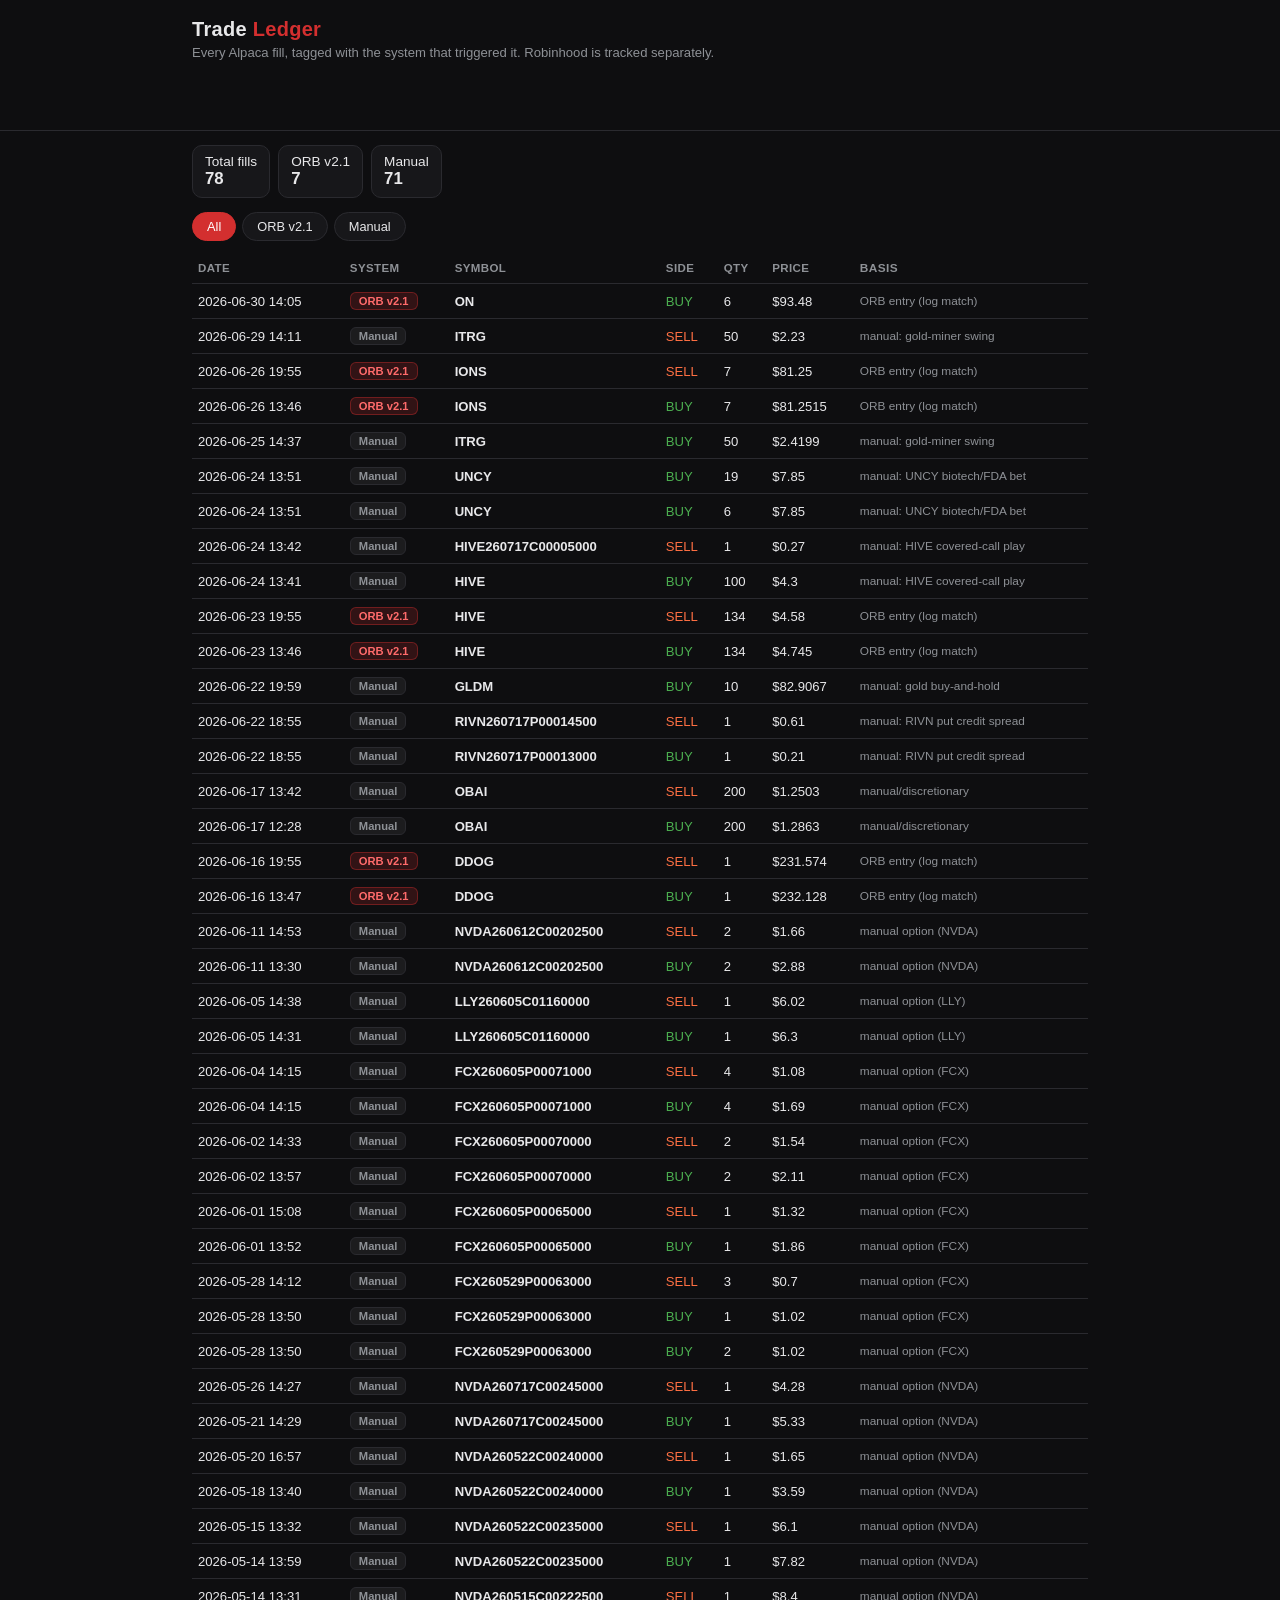
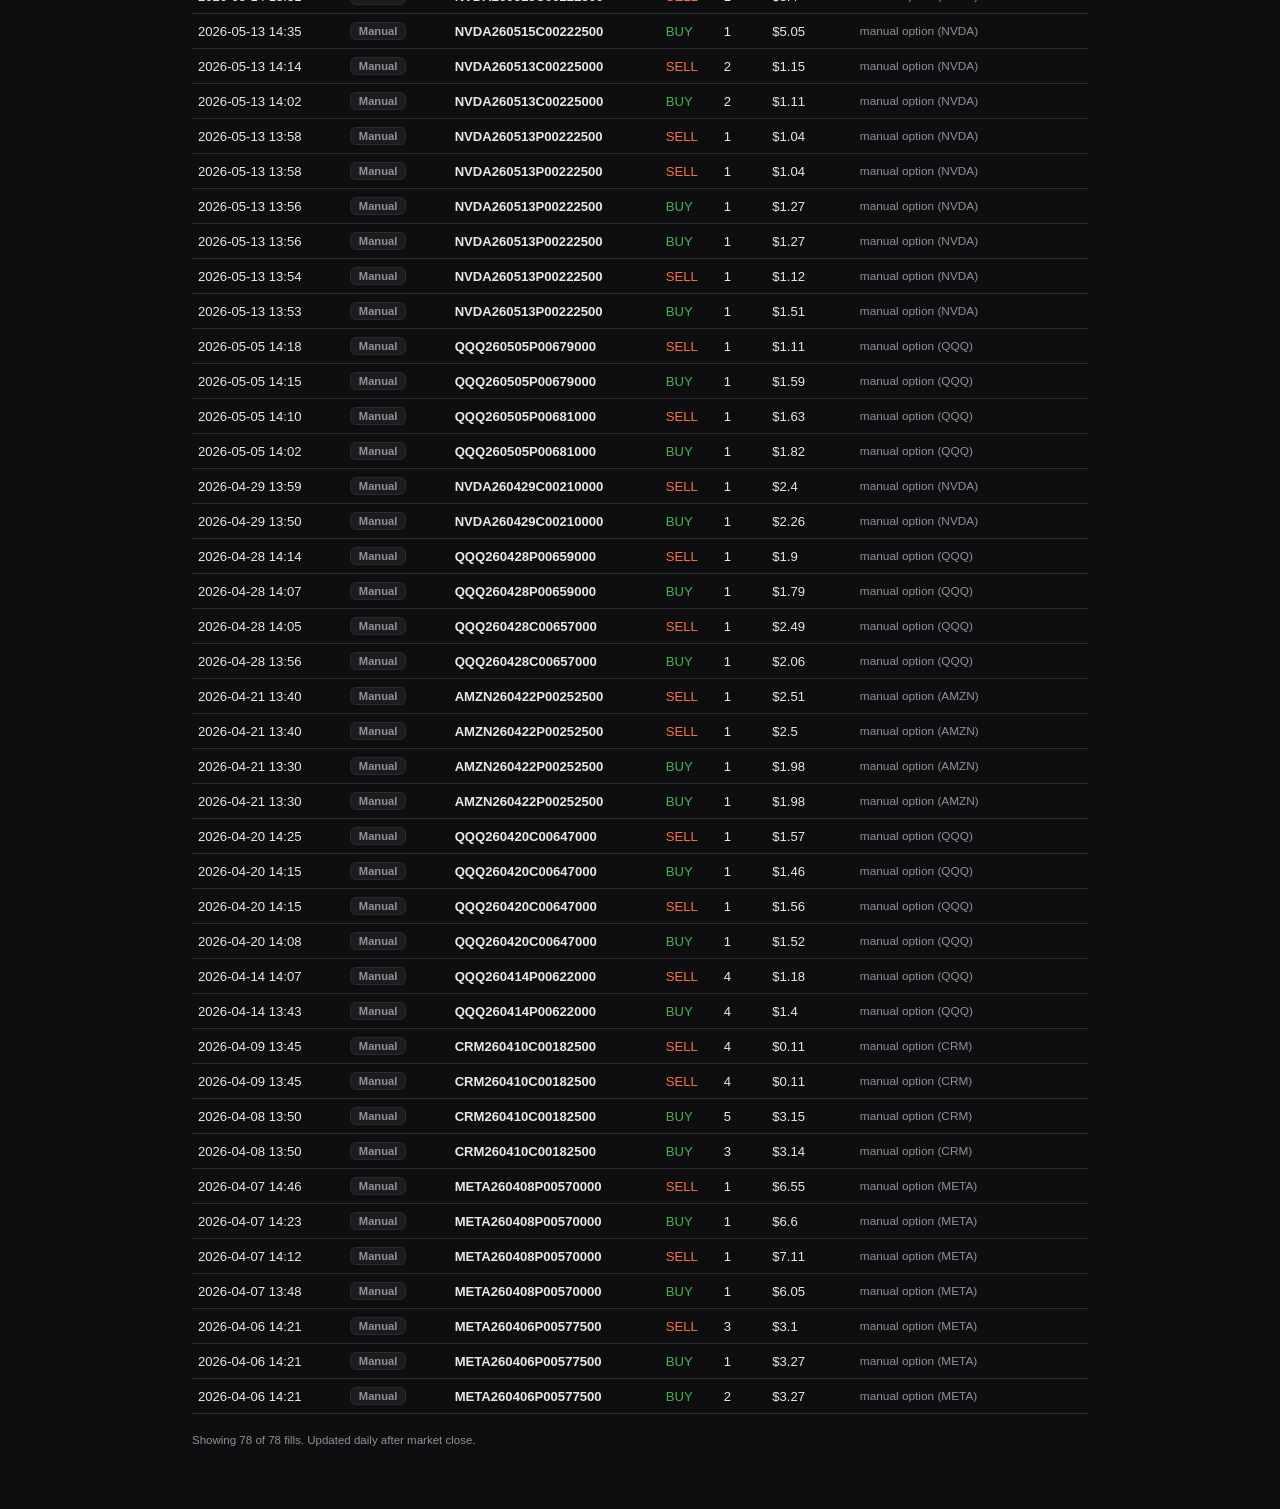
==== trades.html @ 6ecb9bf9 "Add trade ledger view (trades.html) + allTrades data" ====
<!DOCTYPE html>
<html lang="en">
<head>
<meta charset="utf-8"/>
<meta name="viewport" content="width=device-width, initial-scale=1"/>
<title>Trade Ledger — which system traded what</title>
<style>
  :root{ --red:#d32f2f; --silver:#8e9196; --bg:#0e0e10; --card:#17171a; --line:#2a2a2f; }
  *{box-sizing:border-box}
  body{margin:0;background:var(--bg);color:#e8e8ea;font-family:-apple-system,BlinkMacSystemFont,"Segoe UI",Roboto,Arial,sans-serif;-webkit-font-smoothing:antialiased}
  header{padding:18px 16px 10px;border-bottom:1px solid var(--line)}
  h1{margin:0;font-size:1.25rem;letter-spacing:.3px}
  h1 .accent{color:var(--red)}
  .sub{color:var(--silver);font-size:.82rem;margin-top:4px}
  .wrap{max-width:920px;margin:0 auto;padding:0 12px 60px}
  .summary{display:flex;gap:8px;flex-wrap:wrap;margin:14px 0}
  .chip{background:var(--card);border:1px solid var(--line);border-radius:10px;padding:8px 12px;font-size:.85rem}
  .chip b{font-size:1.05rem}
  .filters{display:flex;gap:6px;flex-wrap:wrap;margin:6px 0 12px}
  .filters button{background:var(--card);color:#e8e8ea;border:1px solid var(--line);border-radius:20px;padding:6px 14px;font-size:.8rem;cursor:pointer}
  .filters button.on{background:var(--red);border-color:var(--red);color:#fff}
  table{width:100%;border-collapse:collapse;font-size:.82rem}
  th,td{text-align:left;padding:8px 6px;border-bottom:1px solid var(--line);white-space:nowrap}
  th{color:var(--silver);font-weight:600;font-size:.72rem;text-transform:uppercase;letter-spacing:.4px}
  td.sym{font-weight:600}
  .buy{color:#4caf50}.sell{color:#ff7043}
  .tag{display:inline-block;padding:2px 8px;border-radius:6px;font-size:.7rem;font-weight:600}
  .tag.orb{background:rgba(211,47,47,.18);color:#ff6b6b;border:1px solid rgba(211,47,47,.4)}
  .tag.spread{background:rgba(142,145,150,.18);color:#cfd2d6;border:1px solid rgba(142,145,150,.4)}
  .tag.manual{background:rgba(255,255,255,.06);color:var(--silver);border:1px solid var(--line)}
  .basis{color:var(--silver);font-size:.74rem;white-space:normal}
  .foot{color:var(--silver);font-size:.72rem;margin-top:18px;line-height:1.5}
  a{color:var(--red)}
  @media(max-width:560px){ td.basis,th.basis{display:none} }
</style>
</head>
<body>
<header>
  <div class="wrap">
    <h1>Trade <span class="accent">Ledger</span></h1>
    <div class="sub">Every Alpaca fill, tagged with the system that triggered it. Robinhood is tracked separately.</div>
  </div>
</header>
<div class="wrap">
  <div class="summary" id="summary"></div>
  <div class="filters" id="filters"></div>
  <table>
    <thead><tr><th>Date</th><th>System</th><th>Symbol</th><th>Side</th><th>Qty</th><th>Price</th><th class="basis">Basis</th></tr></thead>
    <tbody id="rows"></tbody>
  </table>
  <div class="foot" id="foot"></div>
</div>
<script>
const TAGCLASS = t => t==='ORB v2.1' ? 'orb' : (t==='10-Spread bot' ? 'spread' : 'manual');
let TRADES=[], filter='All';
function render(){
  const rows=document.getElementById('rows'); rows.innerHTML='';
  const shown = filter==='All'?TRADES:TRADES.filter(t=>t.system===filter);
  for(const t of shown){
    const tr=document.createElement('tr');
    tr.innerHTML = `<td>${t.date.slice(0,16)}</td>`+
      `<td><span class="tag ${TAGCLASS(t.system)}">${t.system}</span></td>`+
      `<td class="sym">${t.symbol}</td>`+
      `<td class="${t.side}">${t.side.toUpperCase()}</td>`+
      `<td>${t.qty}</td><td>$${t.price}</td>`+
      `<td class="basis">${t.basis||''}</td>`;
    rows.appendChild(tr);
  }
  document.getElementById('foot').textContent =
    `Showing ${shown.length} of ${TRADES.length} fills. Updated daily after market close.`;
}
function build(){
  const counts={}; TRADES.forEach(t=>counts[t.system]=(counts[t.system]||0)+1);
  const sum=document.getElementById('summary'); sum.innerHTML='';
  sum.innerHTML += `<div class="chip">Total fills<br><b>${TRADES.length}</b></div>`;
  for(const s of Object.keys(counts)) sum.innerHTML += `<div class="chip">${s}<br><b>${counts[s]}</b></div>`;
  const f=document.getElementById('filters'); f.innerHTML='';
  ['All', ...Object.keys(counts)].forEach(name=>{
    const b=document.createElement('button'); b.textContent=name;
    if(name===filter) b.className='on';
    b.onclick=()=>{filter=name; build(); render();};
    f.appendChild(b);
  });
}
fetch('data.json',{cache:'no-cache'}).then(r=>r.json()).then(d=>{
  TRADES = d.allTrades || [];
  build(); render();
}).catch(e=>{ document.getElementById('rows').innerHTML='<tr><td colspan="7">Could not load data.json</td></tr>'; });
</script>
</body>
</html>
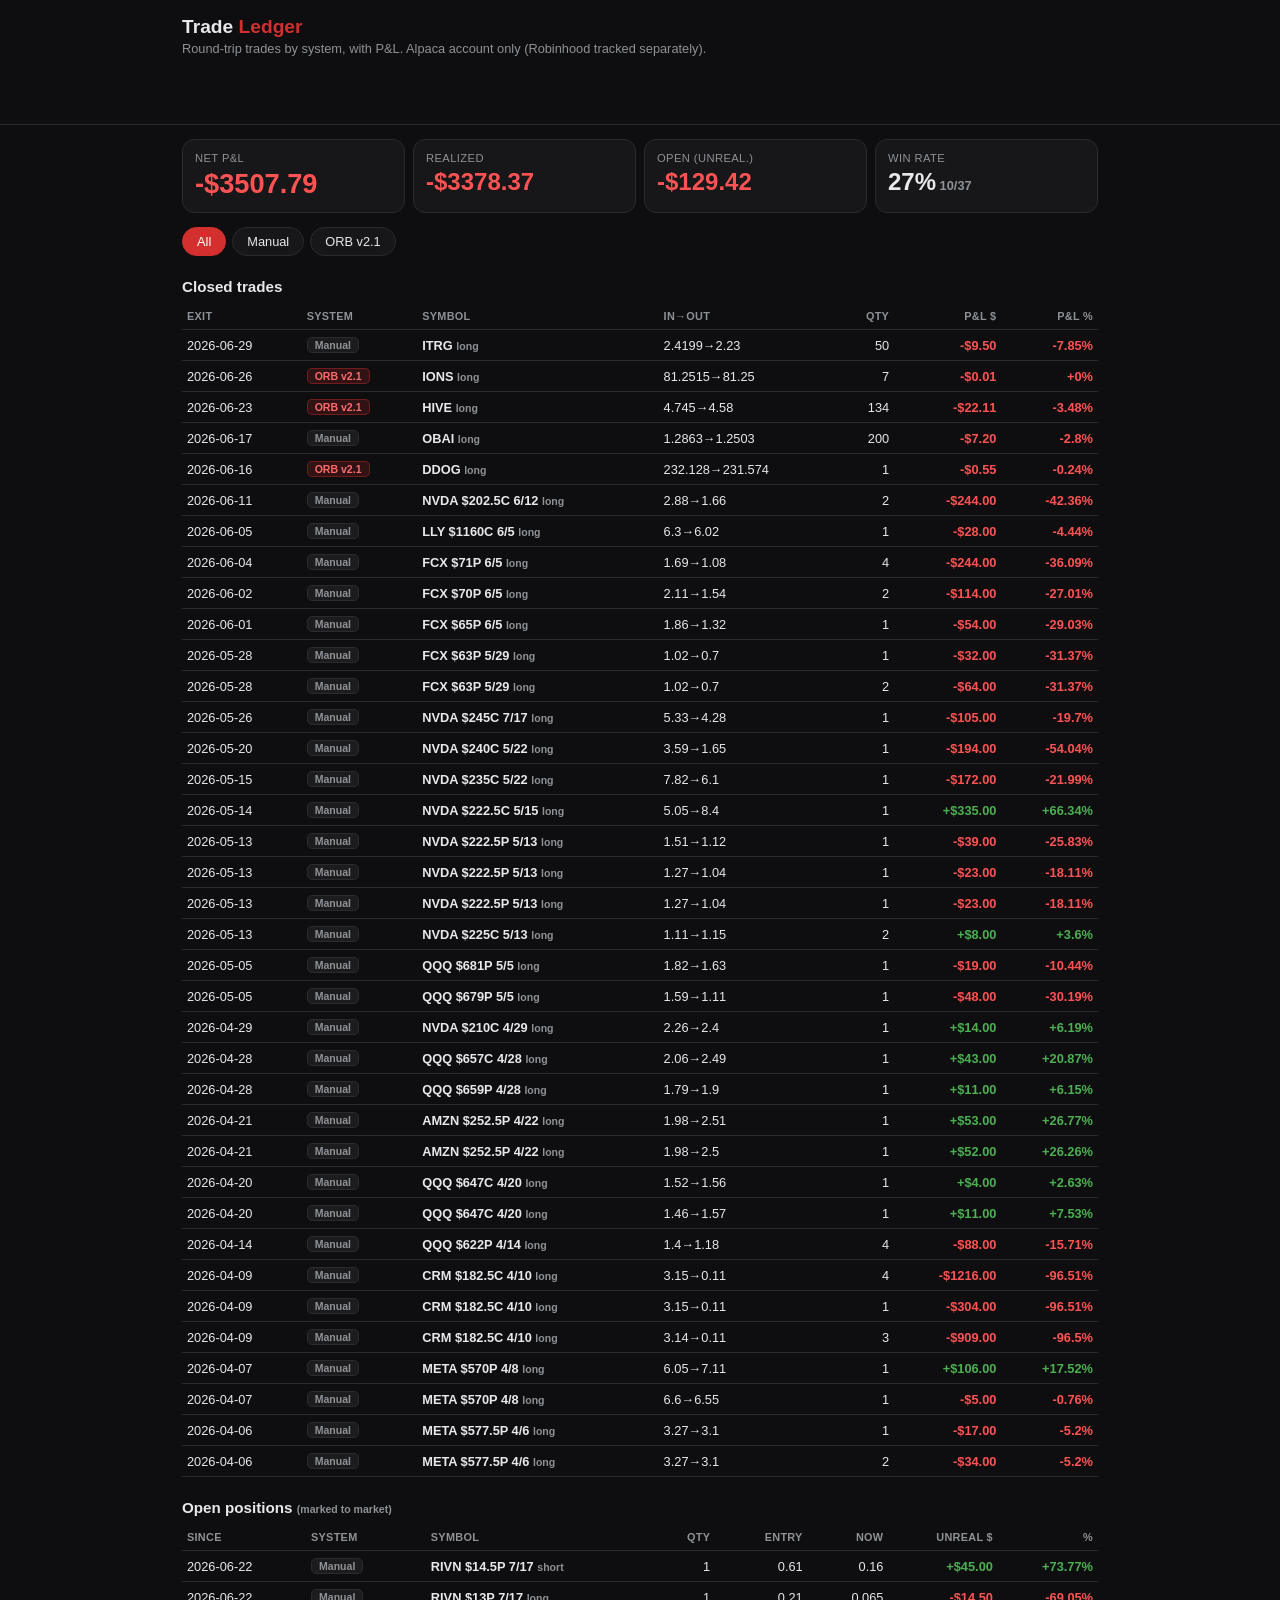
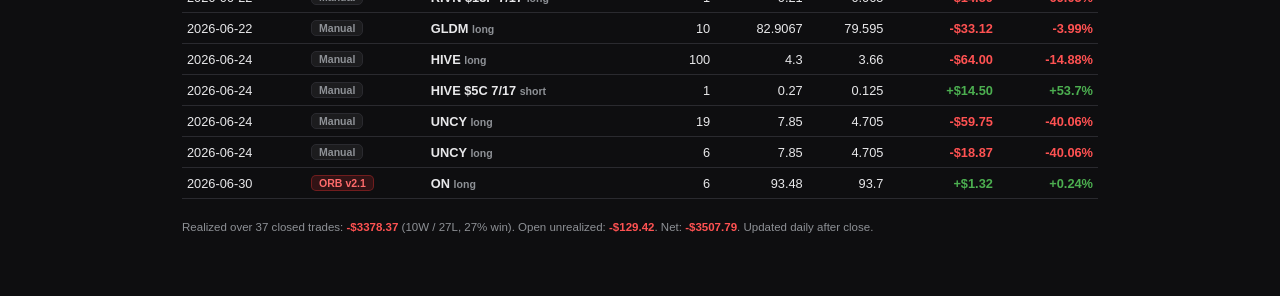
==== commit 79fb8496: "Trade ledger: round-trip P&L + totals" ====
--- a/trades.html
+++ b/trades.html
@@ -3,89 +3,121 @@
 <head>
 <meta charset="utf-8"/>
 <meta name="viewport" content="width=device-width, initial-scale=1"/>
-<title>Trade Ledger — which system traded what</title>
+<title>Trade Ledger — round-trip P&L by system</title>
 <style>
-  :root{ --red:#d32f2f; --silver:#8e9196; --bg:#0e0e10; --card:#17171a; --line:#2a2a2f; }
+  :root{ --red:#d32f2f; --silver:#8e9196; --bg:#0e0e10; --card:#17171a; --line:#2a2a2f; --green:#4caf50; --loss:#ff5252; }
   *{box-sizing:border-box}
   body{margin:0;background:var(--bg);color:#e8e8ea;font-family:-apple-system,BlinkMacSystemFont,"Segoe UI",Roboto,Arial,sans-serif;-webkit-font-smoothing:antialiased}
-  header{padding:18px 16px 10px;border-bottom:1px solid var(--line)}
-  h1{margin:0;font-size:1.25rem;letter-spacing:.3px}
-  h1 .accent{color:var(--red)}
-  .sub{color:var(--silver);font-size:.82rem;margin-top:4px}
-  .wrap{max-width:920px;margin:0 auto;padding:0 12px 60px}
-  .summary{display:flex;gap:8px;flex-wrap:wrap;margin:14px 0}
-  .chip{background:var(--card);border:1px solid var(--line);border-radius:10px;padding:8px 12px;font-size:.85rem}
-  .chip b{font-size:1.05rem}
-  .filters{display:flex;gap:6px;flex-wrap:wrap;margin:6px 0 12px}
+  header{padding:16px 16px 8px;border-bottom:1px solid var(--line)}
+  h1{margin:0;font-size:1.2rem}h1 .accent{color:var(--red)}
+  .sub{color:var(--silver);font-size:.8rem;margin-top:3px}
+  .wrap{max-width:940px;margin:0 auto;padding:0 12px 60px}
+  .cards{display:grid;grid-template-columns:repeat(4,1fr);gap:8px;margin:14px 0}
+  @media(max-width:560px){.cards{grid-template-columns:repeat(2,1fr)}}
+  .card{background:var(--card);border:1px solid var(--line);border-radius:12px;padding:12px}
+  .card .lbl{color:var(--silver);font-size:.7rem;text-transform:uppercase;letter-spacing:.4px}
+  .card .val{font-size:1.5rem;font-weight:700;margin-top:4px}
+  .card .val.big{font-size:1.7rem}
+  h2{font-size:.95rem;margin:22px 0 8px;color:#e8e8ea}
+  .filters{display:flex;gap:6px;flex-wrap:wrap;margin:6px 0 10px}
   .filters button{background:var(--card);color:#e8e8ea;border:1px solid var(--line);border-radius:20px;padding:6px 14px;font-size:.8rem;cursor:pointer}
   .filters button.on{background:var(--red);border-color:var(--red);color:#fff}
-  table{width:100%;border-collapse:collapse;font-size:.82rem}
-  th,td{text-align:left;padding:8px 6px;border-bottom:1px solid var(--line);white-space:nowrap}
-  th{color:var(--silver);font-weight:600;font-size:.72rem;text-transform:uppercase;letter-spacing:.4px}
+  table{width:100%;border-collapse:collapse;font-size:.8rem}
+  th,td{text-align:left;padding:7px 5px;border-bottom:1px solid var(--line);white-space:nowrap}
+  th{color:var(--silver);font-weight:600;font-size:.68rem;text-transform:uppercase;letter-spacing:.3px}
   td.sym{font-weight:600}
-  .buy{color:#4caf50}.sell{color:#ff7043}
-  .tag{display:inline-block;padding:2px 8px;border-radius:6px;font-size:.7rem;font-weight:600}
+  td.r,th.r{text-align:right}
+  .gain{color:var(--green);font-weight:600}.lose{color:var(--loss);font-weight:600}
+  .tag{display:inline-block;padding:1px 7px;border-radius:5px;font-size:.66rem;font-weight:600}
   .tag.orb{background:rgba(211,47,47,.18);color:#ff6b6b;border:1px solid rgba(211,47,47,.4)}
   .tag.spread{background:rgba(142,145,150,.18);color:#cfd2d6;border:1px solid rgba(142,145,150,.4)}
   .tag.manual{background:rgba(255,255,255,.06);color:var(--silver);border:1px solid var(--line)}
-  .basis{color:var(--silver);font-size:.74rem;white-space:normal}
-  .foot{color:var(--silver);font-size:.72rem;margin-top:18px;line-height:1.5}
+  .dir{font-size:.66rem;color:var(--silver)}
+  .foot{color:var(--silver);font-size:.72rem;margin-top:20px;line-height:1.5}
   a{color:var(--red)}
-  @media(max-width:560px){ td.basis,th.basis{display:none} }
 </style>
 </head>
 <body>
-<header>
-  <div class="wrap">
-    <h1>Trade <span class="accent">Ledger</span></h1>
-    <div class="sub">Every Alpaca fill, tagged with the system that triggered it. Robinhood is tracked separately.</div>
-  </div>
-</header>
+<header><div class="wrap">
+  <h1>Trade <span class="accent">Ledger</span></h1>
+  <div class="sub">Round-trip trades by system, with P&amp;L. Alpaca account only (Robinhood tracked separately).</div>
+</div></header>
 <div class="wrap">
-  <div class="summary" id="summary"></div>
+  <div class="cards" id="cards"></div>
   <div class="filters" id="filters"></div>
-  <table>
-    <thead><tr><th>Date</th><th>System</th><th>Symbol</th><th>Side</th><th>Qty</th><th>Price</th><th class="basis">Basis</th></tr></thead>
-    <tbody id="rows"></tbody>
-  </table>
+
+  <h2>Closed trades</h2>
+  <table><thead><tr>
+    <th>Exit</th><th>System</th><th>Symbol</th><th>In&rarr;Out</th><th class="r">Qty</th><th class="r">P&amp;L $</th><th class="r">P&amp;L %</th>
+  </tr></thead><tbody id="closed"></tbody></table>
+
+  <h2>Open positions <span class="dir">(marked to market)</span></h2>
+  <table><thead><tr>
+    <th>Since</th><th>System</th><th>Symbol</th><th class="r">Qty</th><th class="r">Entry</th><th class="r">Now</th><th class="r">Unreal $</th><th class="r">%</th>
+  </tr></thead><tbody id="open"></tbody></table>
+
   <div class="foot" id="foot"></div>
 </div>
 <script>
-const TAGCLASS = t => t==='ORB v2.1' ? 'orb' : (t==='10-Spread bot' ? 'spread' : 'manual');
-let TRADES=[], filter='All';
+const TC = t => t==='ORB v2.1'?'orb':(t==='10-Spread bot'?'spread':'manual');
+const money = v => (v>=0?'+$':'-$')+Math.abs(v).toFixed(2);
+const cls = v => v>=0?'gain':'lose';
+// prettify OCC option symbols: NVDA260515C00222500 -> NVDA $222.5C 5/15
+function fmtSym(s){
+  const m = s.match(/^([A-Z]+)(\d{2})(\d{2})(\d{2})([CP])(\d{8})$/);
+  if(!m) return s;
+  const strike = parseInt(m[6])/1000;
+  return `${m[1]} $${strike}${m[5]} ${parseInt(m[3])}/${parseInt(m[4])}`;
+}
+let DATA=null, filter='All';
+function pass(sys){ return filter==='All' || sys===filter; }
 function render(){
-  const rows=document.getElementById('rows'); rows.innerHTML='';
-  const shown = filter==='All'?TRADES:TRADES.filter(t=>t.system===filter);
-  for(const t of shown){
-    const tr=document.createElement('tr');
-    tr.innerHTML = `<td>${t.date.slice(0,16)}</td>`+
-      `<td><span class="tag ${TAGCLASS(t.system)}">${t.system}</span></td>`+
-      `<td class="sym">${t.symbol}</td>`+
-      `<td class="${t.side}">${t.side.toUpperCase()}</td>`+
-      `<td>${t.qty}</td><td>$${t.price}</td>`+
-      `<td class="basis">${t.basis||''}</td>`;
-    rows.appendChild(tr);
+  const R=DATA.tradesRollup;
+  const cb=document.getElementById('closed'); cb.innerHTML='';
+  for(const t of R.closed){ if(!pass(t.system))continue;
+    cb.innerHTML += `<tr><td>${t.exit_date}</td>`+
+      `<td><span class="tag ${TC(t.system)}">${t.system}</span></td>`+
+      `<td class="sym">${fmtSym(t.symbol)} <span class="dir">${t.dir}</span></td>`+
+      `<td>${t.entry_price}&rarr;${t.exit_price}</td>`+
+      `<td class="r">${t.qty}</td>`+
+      `<td class="r ${cls(t.pnl)}">${money(t.pnl)}</td>`+
+      `<td class="r ${cls(t.pnl)}">${t.pct>=0?'+':''}${t.pct}%</td></tr>`;
   }
-  document.getElementById('foot').textContent =
-    `Showing ${shown.length} of ${TRADES.length} fills. Updated daily after market close.`;
+  const ob=document.getElementById('open'); ob.innerHTML='';
+  for(const o of R.open){ if(!pass(o.system))continue;
+    const u=o.unreal;
+    ob.innerHTML += `<tr><td>${o.entry_date}</td>`+
+      `<td><span class="tag ${TC(o.system)}">${o.system}</span></td>`+
+      `<td class="sym">${fmtSym(o.symbol)} <span class="dir">${o.dir}</span></td>`+
+      `<td class="r">${o.qty}</td><td class="r">${o.entry_price}</td>`+
+      `<td class="r">${o.current??'-'}</td>`+
+      `<td class="r ${u==null?'':cls(u)}">${u==null?'-':money(u)}</td>`+
+      `<td class="r ${u==null?'':cls(u)}">${o.unreal_pct==null?'-':(o.unreal_pct>=0?'+':'')+o.unreal_pct+'%'}</td></tr>`;
+  }
+  document.getElementById('foot').innerHTML =
+    `Realized over ${R.totals.closed_count} closed trades: <b class="${cls(R.totals.realized_pnl)}">${money(R.totals.realized_pnl)}</b> `+
+    `(${R.totals.wins}W / ${R.totals.losses}L, ${R.totals.win_rate}% win). `+
+    `Open unrealized: <b class="${cls(R.totals.unrealized_pnl)}">${money(R.totals.unrealized_pnl)}</b>. `+
+    `Net: <b class="${cls(R.totals.net_pnl)}">${money(R.totals.net_pnl)}</b>. Updated daily after close.`;
 }
-function build(){
-  const counts={}; TRADES.forEach(t=>counts[t.system]=(counts[t.system]||0)+1);
-  const sum=document.getElementById('summary'); sum.innerHTML='';
-  sum.innerHTML += `<div class="chip">Total fills<br><b>${TRADES.length}</b></div>`;
-  for(const s of Object.keys(counts)) sum.innerHTML += `<div class="chip">${s}<br><b>${counts[s]}</b></div>`;
+function cards(){
+  const T=DATA.tradesRollup.totals;
+  document.getElementById('cards').innerHTML =
+    `<div class="card"><div class="lbl">Net P&L</div><div class="val big ${cls(T.net_pnl)}">${money(T.net_pnl)}</div></div>`+
+    `<div class="card"><div class="lbl">Realized</div><div class="val ${cls(T.realized_pnl)}">${money(T.realized_pnl)}</div></div>`+
+    `<div class="card"><div class="lbl">Open (unreal.)</div><div class="val ${cls(T.unrealized_pnl)}">${money(T.unrealized_pnl)}</div></div>`+
+    `<div class="card"><div class="lbl">Win rate</div><div class="val">${T.win_rate}%<span style="font-size:.8rem;color:var(--silver)"> ${T.wins}/${T.closed_count}</span></div></div>`;
+}
+function buildFilters(){
+  const sys = new Set(); DATA.tradesRollup.closed.forEach(t=>sys.add(t.system)); DATA.tradesRollup.open.forEach(t=>sys.add(t.system));
   const f=document.getElementById('filters'); f.innerHTML='';
-  ['All', ...Object.keys(counts)].forEach(name=>{
-    const b=document.createElement('button'); b.textContent=name;
-    if(name===filter) b.className='on';
-    b.onclick=()=>{filter=name; build(); render();};
-    f.appendChild(b);
-  });
+  ['All',...sys].forEach(n=>{ const b=document.createElement('button'); b.textContent=n; if(n===filter)b.className='on';
+    b.onclick=()=>{filter=n; buildFilters(); render();}; f.appendChild(b); });
 }
 fetch('data.json',{cache:'no-cache'}).then(r=>r.json()).then(d=>{
-  TRADES = d.allTrades || [];
-  build(); render();
-}).catch(e=>{ document.getElementById('rows').innerHTML='<tr><td colspan="7">Could not load data.json</td></tr>'; });
+  DATA=d; if(!d.tradesRollup){document.getElementById('foot').textContent='No rollup data yet.';return;}
+  cards(); buildFilters(); render();
+}).catch(e=>{ document.getElementById('foot').textContent='Could not load data.json'; });
 </script>
 </body>
 </html>
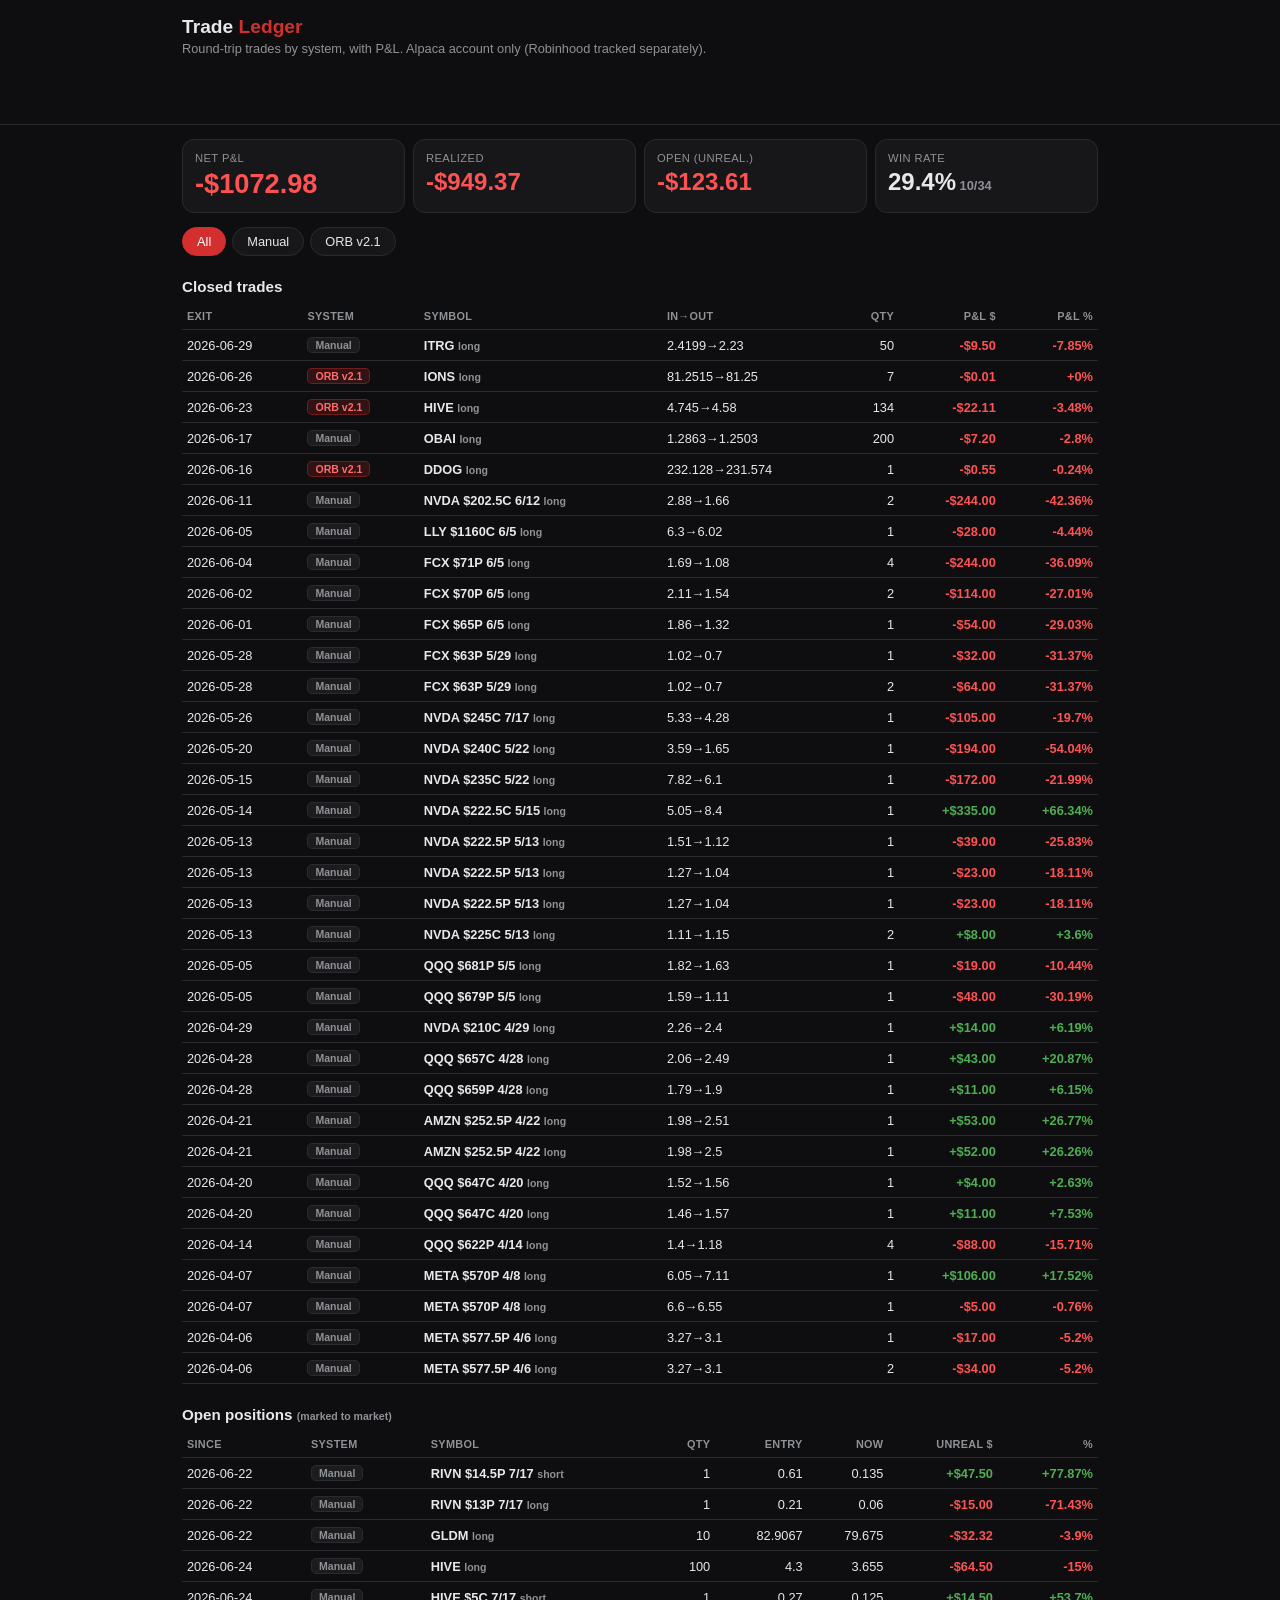
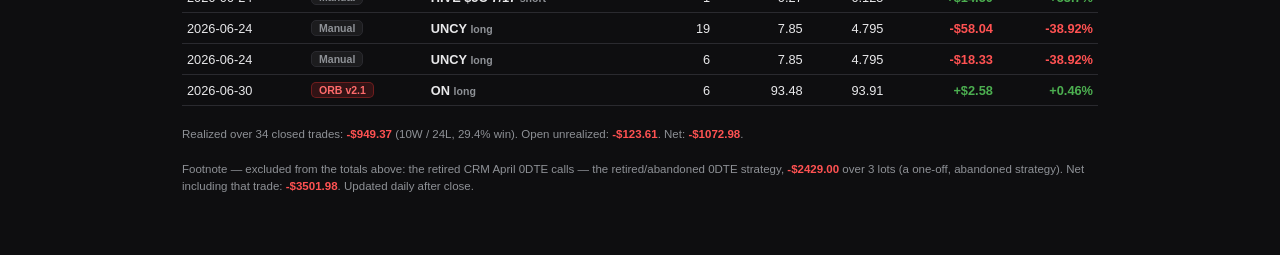
==== commit 014406ac: "Ledger: separate retired CRM 0DTE trade into footnote" ====
--- a/trades.html
+++ b/trades.html
@@ -94,11 +94,18 @@
       `<td class="r ${u==null?'':cls(u)}">${u==null?'-':money(u)}</td>`+
       `<td class="r ${u==null?'':cls(u)}">${o.unreal_pct==null?'-':(o.unreal_pct>=0?'+':'')+o.unreal_pct+'%'}</td></tr>`;
   }
-  document.getElementById('foot').innerHTML =
-    `Realized over ${R.totals.closed_count} closed trades: <b class="${cls(R.totals.realized_pnl)}">${money(R.totals.realized_pnl)}</b> `+
-    `(${R.totals.wins}W / ${R.totals.losses}L, ${R.totals.win_rate}% win). `+
-    `Open unrealized: <b class="${cls(R.totals.unrealized_pnl)}">${money(R.totals.unrealized_pnl)}</b>. `+
-    `Net: <b class="${cls(R.totals.net_pnl)}">${money(R.totals.net_pnl)}</b>. Updated daily after close.`;
+  const T=R.totals;
+  let foot = `Realized over ${T.closed_count} closed trades: <b class="${cls(T.realized_pnl)}">${money(T.realized_pnl)}</b> `+
+    `(${T.wins}W / ${T.losses}L, ${T.win_rate}% win). `+
+    `Open unrealized: <b class="${cls(T.unrealized_pnl)}">${money(T.unrealized_pnl)}</b>. `+
+    `Net: <b class="${cls(T.net_pnl)}">${money(T.net_pnl)}</b>.`;
+  if(T.excluded_count){
+    foot += `<br><br><span style="color:var(--silver)">Footnote — excluded from the totals above: the retired ${T.excluded_note}, `+
+      `<b class="${cls(T.excluded_pnl)}">${money(T.excluded_pnl)}</b> over ${T.excluded_count} lots (a one-off, abandoned strategy). `+
+      `Net including that trade: <b class="${cls(T.net_incl_excluded)}">${money(T.net_incl_excluded)}</b>.</span>`;
+  }
+  foot += ` <span style="color:var(--silver)">Updated daily after close.</span>`;
+  document.getElementById('foot').innerHTML = foot;
 }
 function cards(){
   const T=DATA.tradesRollup.totals;
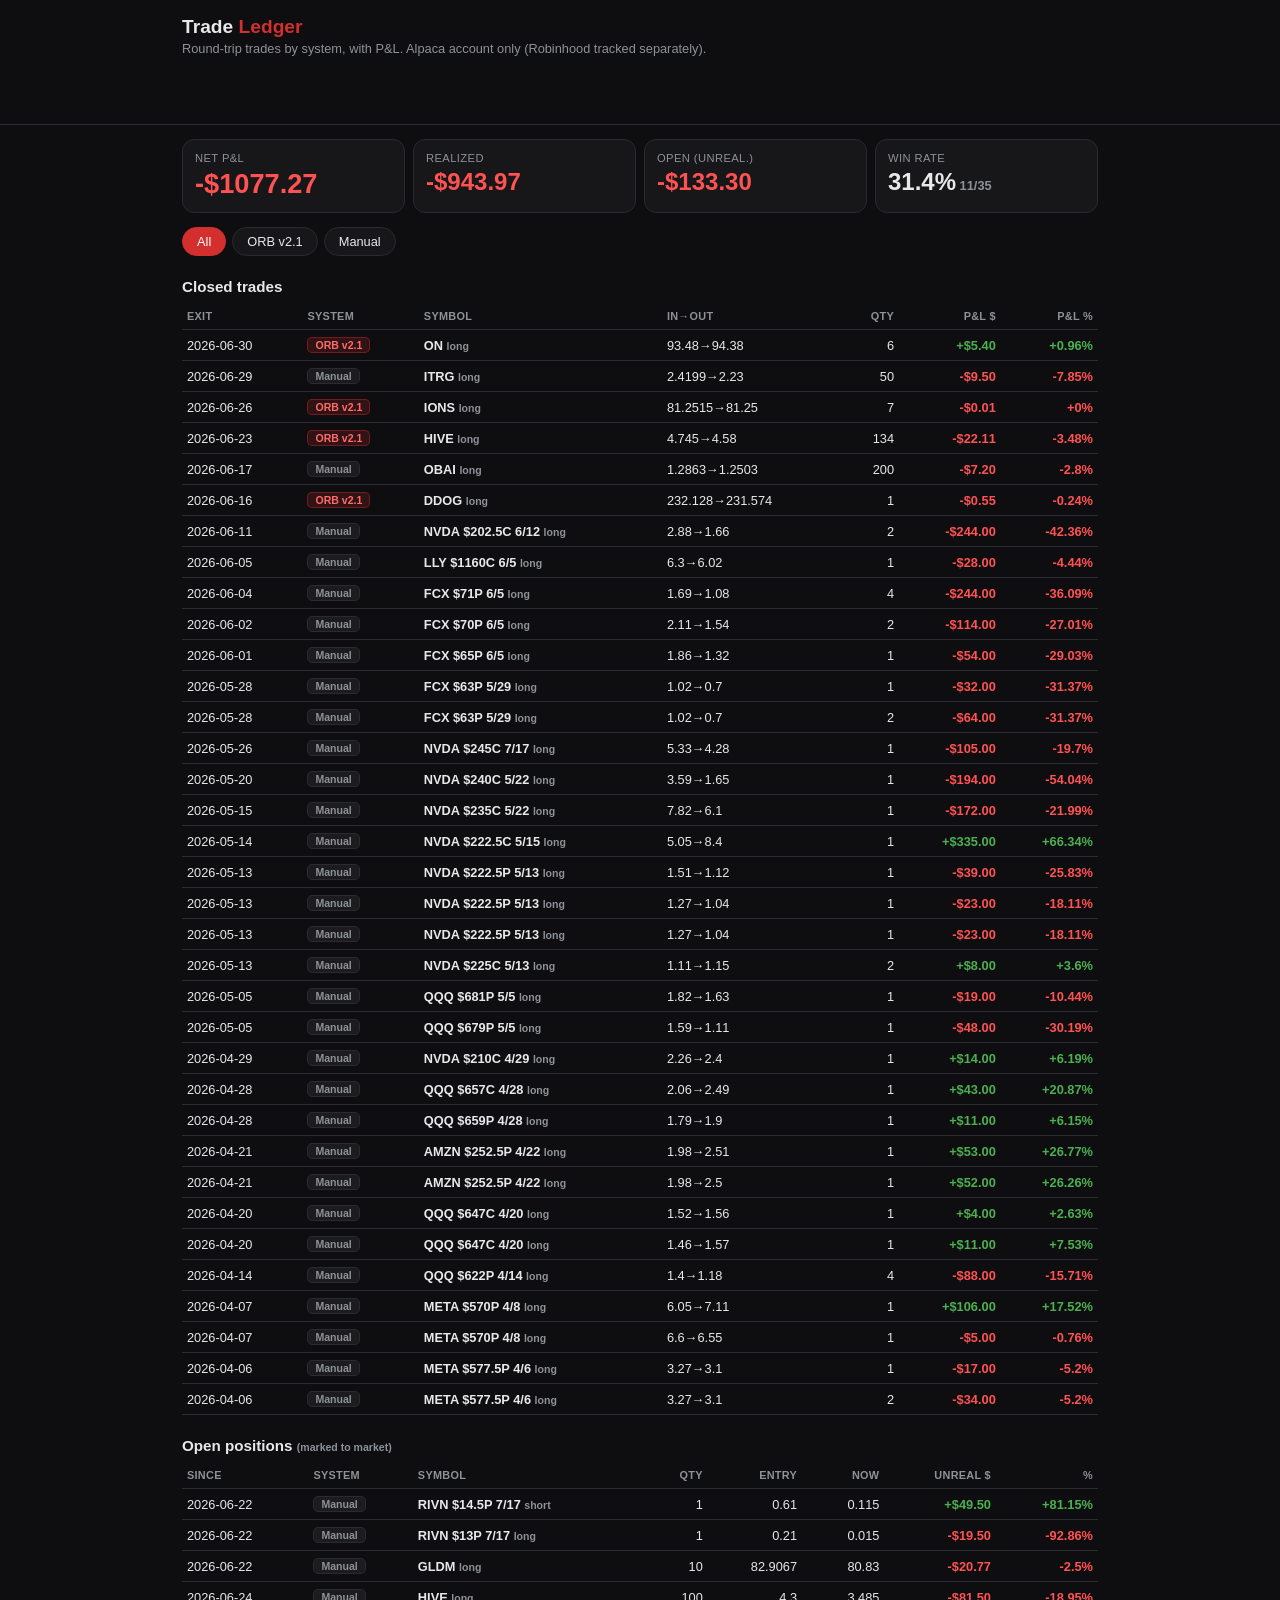
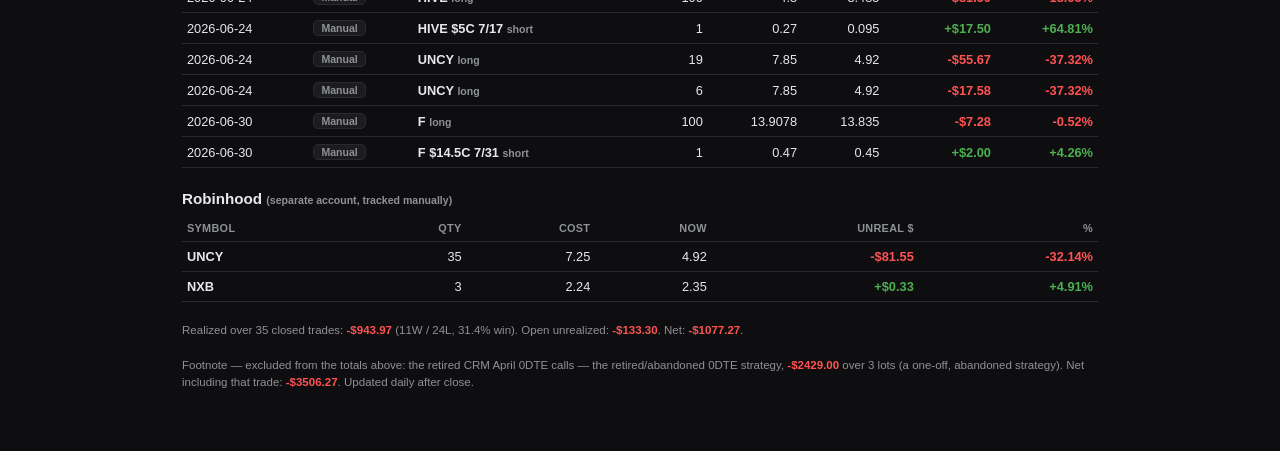
==== commit 3f2acb73: "Ledger: add Robinhood holdings section (NXB, UNCY) with live prices" ====
--- a/trades.html
+++ b/trades.html
@@ -56,6 +56,11 @@
     <th>Since</th><th>System</th><th>Symbol</th><th class="r">Qty</th><th class="r">Entry</th><th class="r">Now</th><th class="r">Unreal $</th><th class="r">%</th>
   </tr></thead><tbody id="open"></tbody></table>
 
+  <h2>Robinhood <span class="dir">(separate account, tracked manually)</span></h2>
+  <table><thead><tr>
+    <th>Symbol</th><th class="r">Qty</th><th class="r">Cost</th><th class="r">Now</th><th class="r">Unreal $</th><th class="r">%</th>
+  </tr></thead><tbody id="robinhood"></tbody></table>
+
   <div class="foot" id="foot"></div>
 </div>
 <script>
@@ -94,6 +99,15 @@
       `<td class="r ${u==null?'':cls(u)}">${u==null?'-':money(u)}</td>`+
       `<td class="r ${u==null?'':cls(u)}">${o.unreal_pct==null?'-':(o.unreal_pct>=0?'+':'')+o.unreal_pct+'%'}</td></tr>`;
   }
+  const rb=document.getElementById('robinhood'); rb.innerHTML='';
+  for(const h of (DATA.robinhoodHoldings||[])){
+    const u=h.unreal;
+    rb.innerHTML += `<tr><td class="sym">${h.symbol}</td>`+
+      `<td class="r">${h.qty}</td><td class="r">${h.cost}</td>`+
+      `<td class="r">${h.current==null?'-':h.current}</td>`+
+      `<td class="r ${u==null?'':cls(u)}">${u==null?'-':money(u)}</td>`+
+      `<td class="r ${u==null?'':cls(u)}">${h.unreal_pct==null?'-':(h.unreal_pct>=0?'+':'')+h.unreal_pct+'%'}</td></tr>`;
+  }
   const T=R.totals;
   let foot = `Realized over ${T.closed_count} closed trades: <b class="${cls(T.realized_pnl)}">${money(T.realized_pnl)}</b> `+
     `(${T.wins}W / ${T.losses}L, ${T.win_rate}% win). `+
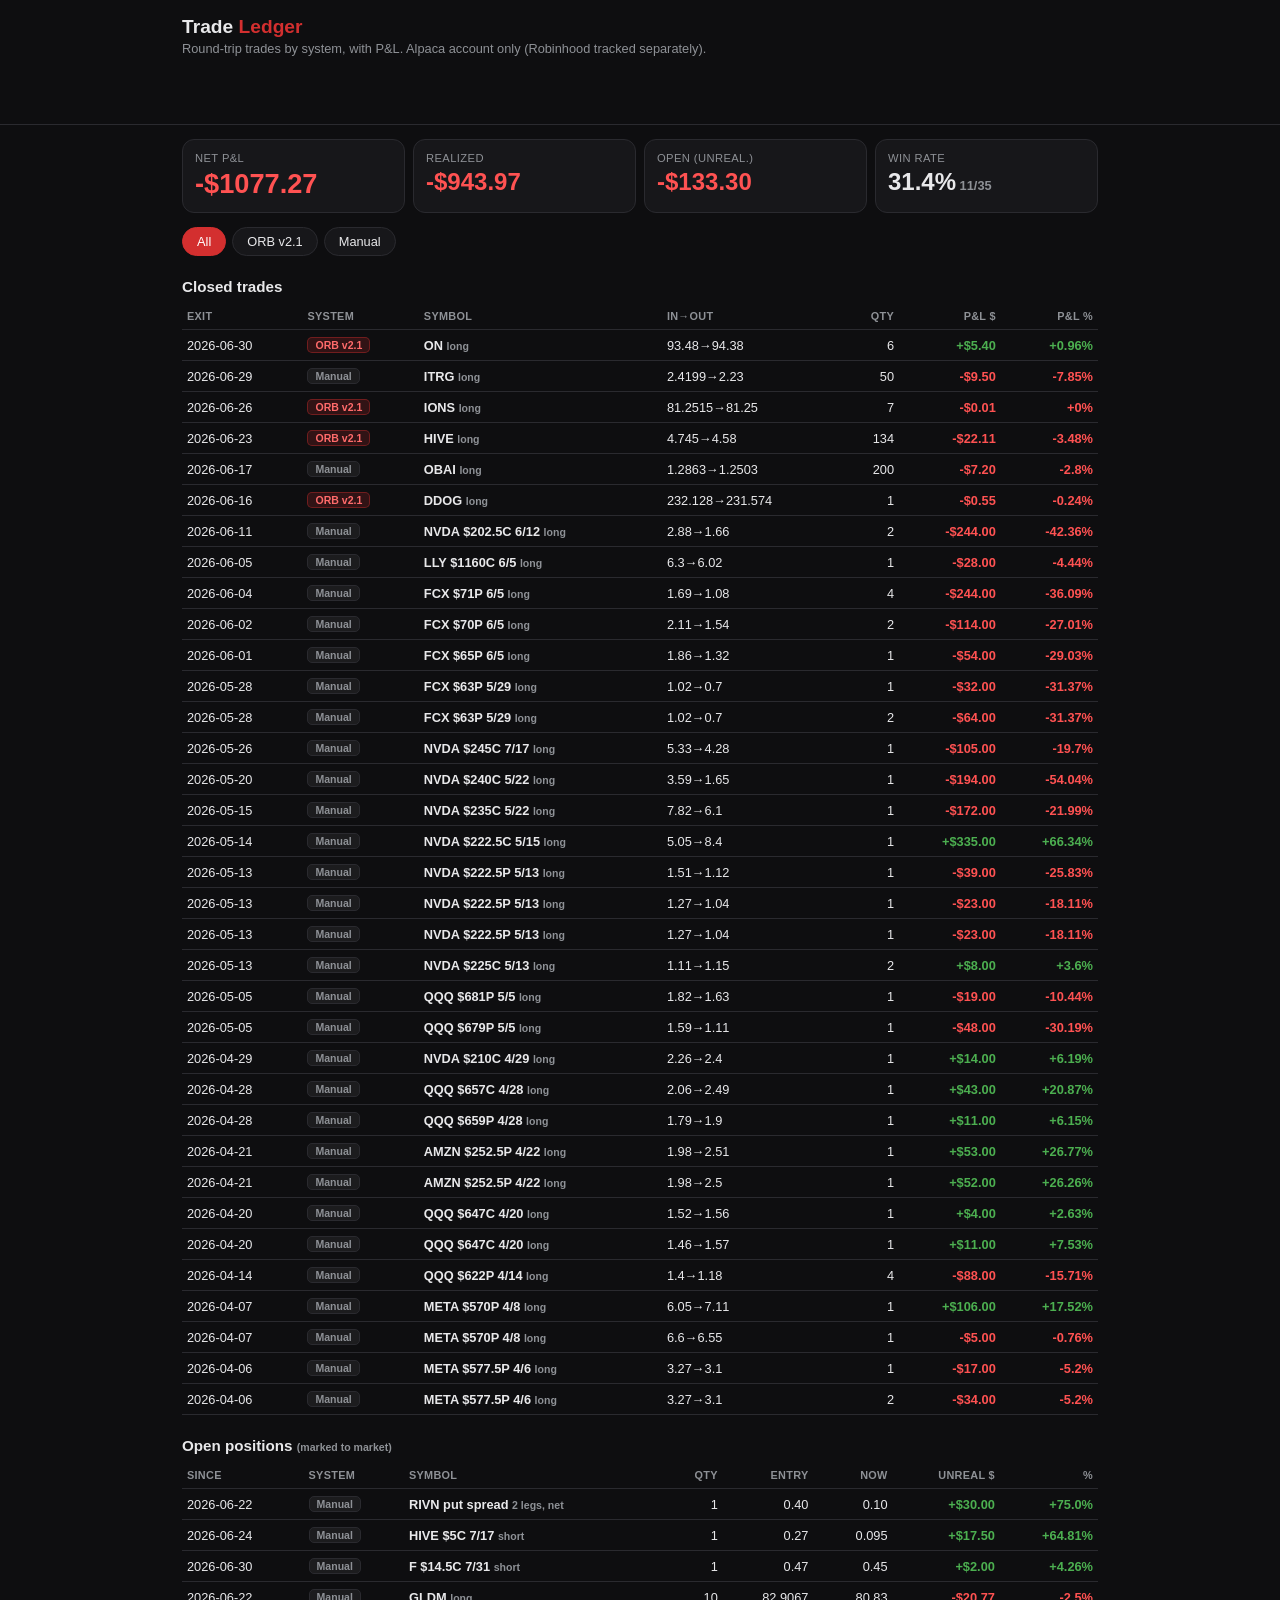
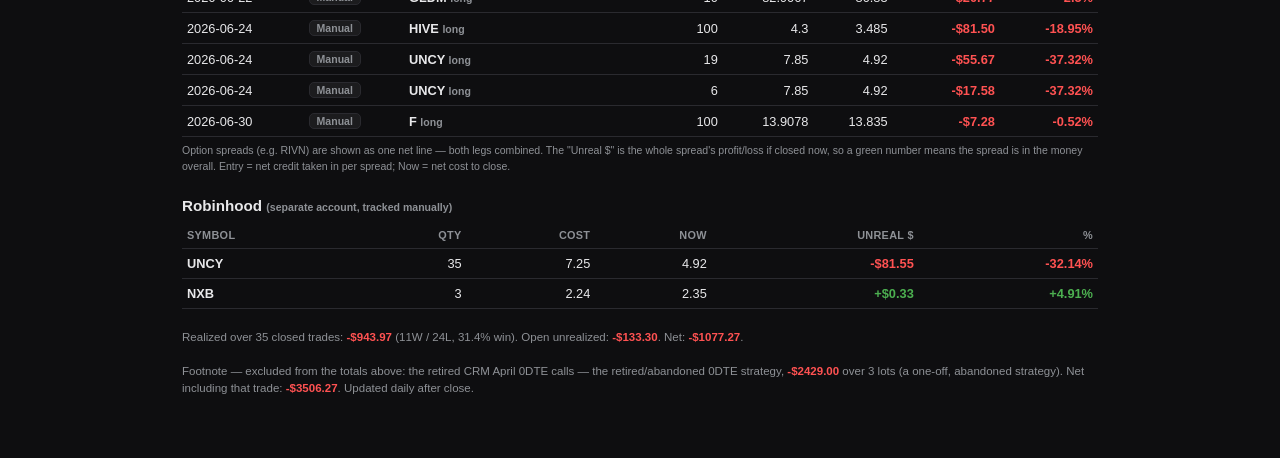
==== commit a05dd807: "Show option spreads as one net line on ledger (RIVN groups its 2 legs)" ====
--- a/trades.html
+++ b/trades.html
@@ -55,6 +55,7 @@
   <table><thead><tr>
     <th>Since</th><th>System</th><th>Symbol</th><th class="r">Qty</th><th class="r">Entry</th><th class="r">Now</th><th class="r">Unreal $</th><th class="r">%</th>
   </tr></thead><tbody id="open"></tbody></table>
+  <div class="dir" style="margin-top:6px;line-height:1.5">Option spreads (e.g. RIVN) are shown as one net line — both legs combined. The "Unreal $" is the whole spread's profit/loss if closed now, so a green number means the spread is in the money overall. Entry = net credit taken in per spread; Now = net cost to close.</div>
 
   <h2>Robinhood <span class="dir">(separate account, tracked manually)</span></h2>
   <table><thead><tr>
@@ -89,16 +90,47 @@
       `<td class="r ${cls(t.pnl)}">${t.pct>=0?'+':''}${t.pct}%</td></tr>`;
   }
   const ob=document.getElementById('open'); ob.innerHTML='';
+  // Group option legs by underlying so a multi-leg spread (e.g. RIVN) shows as ONE net line
+  // instead of two confusing separate legs (one of which can look like a loss on its own).
+  const occUnder = s => { const m=s.match(/^([A-Z]+)\d{6}[CP]\d{8}$/); return m?m[1]:null; };
+  const byUnder={}, singles=[];
   for(const o of R.open){ if(!pass(o.system))continue;
-    const u=o.unreal;
-    ob.innerHTML += `<tr><td>${o.entry_date}</td>`+
+    const u=occUnder(o.symbol);
+    if(u){ (byUnder[u]=byUnder[u]||[]).push(o); } else singles.push(o);
+  }
+  const rowSingle = o => { const u=o.unreal;
+    return `<tr><td>${o.entry_date}</td>`+
       `<td><span class="tag ${TC(o.system)}">${o.system}</span></td>`+
       `<td class="sym">${fmtSym(o.symbol)} <span class="dir">${o.dir}</span></td>`+
       `<td class="r">${o.qty}</td><td class="r">${o.entry_price}</td>`+
       `<td class="r">${o.current??'-'}</td>`+
       `<td class="r ${u==null?'':cls(u)}">${u==null?'-':money(u)}</td>`+
       `<td class="r ${u==null?'':cls(u)}">${o.unreal_pct==null?'-':(o.unreal_pct>=0?'+':'')+o.unreal_pct+'%'}</td></tr>`;
+  };
+  for(const [und,legs] of Object.entries(byUnder)){
+    if(legs.length<2){ ob.innerHTML += rowSingle(legs[0]); continue; }
+    // Combine legs into one spread summary row: net credit in, net value now, net unrealized.
+    let netCredit=0, netUnreal=0, haveCur=true, since=legs[0].entry_date;
+    for(const l of legs){
+      netCredit += (l.dir==='short'?1:-1) * l.entry_price * l.qty * 100;  // short=received, long=paid
+      if(l.unreal==null) haveCur=false; else netUnreal += l.unreal;
+      if(l.entry_date < since) since = l.entry_date;
+    }
+    const nSpreads = Math.min(...legs.map(l=>l.qty));
+    const type = legs.some(l=>/P\d{8}$/.test(l.symbol)) ? 'put' : 'call';
+    const entryPx = netCredit/100/nSpreads;                 // net credit per spread (e.g. 0.40)
+    const nowPx = haveCur ? entryPx - netUnreal/100/nSpreads : null;  // net cost to close now
+    const pct = netCredit ? netUnreal/Math.abs(netCredit)*100 : null;
+    const u=haveCur?netUnreal:null;
+    ob.innerHTML += `<tr><td>${since}</td>`+
+      `<td><span class="tag ${TC(legs[0].system)}">${legs[0].system}</span></td>`+
+      `<td class="sym">${und} ${type} spread <span class="dir">${legs.length} legs, net</span></td>`+
+      `<td class="r">${nSpreads}</td><td class="r">${entryPx.toFixed(2)}</td>`+
+      `<td class="r">${nowPx==null?'-':nowPx.toFixed(2)}</td>`+
+      `<td class="r ${u==null?'':cls(u)}">${u==null?'-':money(u)}</td>`+
+      `<td class="r ${u==null?'':cls(u)}">${pct==null?'-':(pct>=0?'+':'')+pct.toFixed(1)+'%'}</td></tr>`;
   }
+  for(const o of singles) ob.innerHTML += rowSingle(o);
   const rb=document.getElementById('robinhood'); rb.innerHTML='';
   for(const h of (DATA.robinhoodHoldings||[])){
     const u=h.unreal;
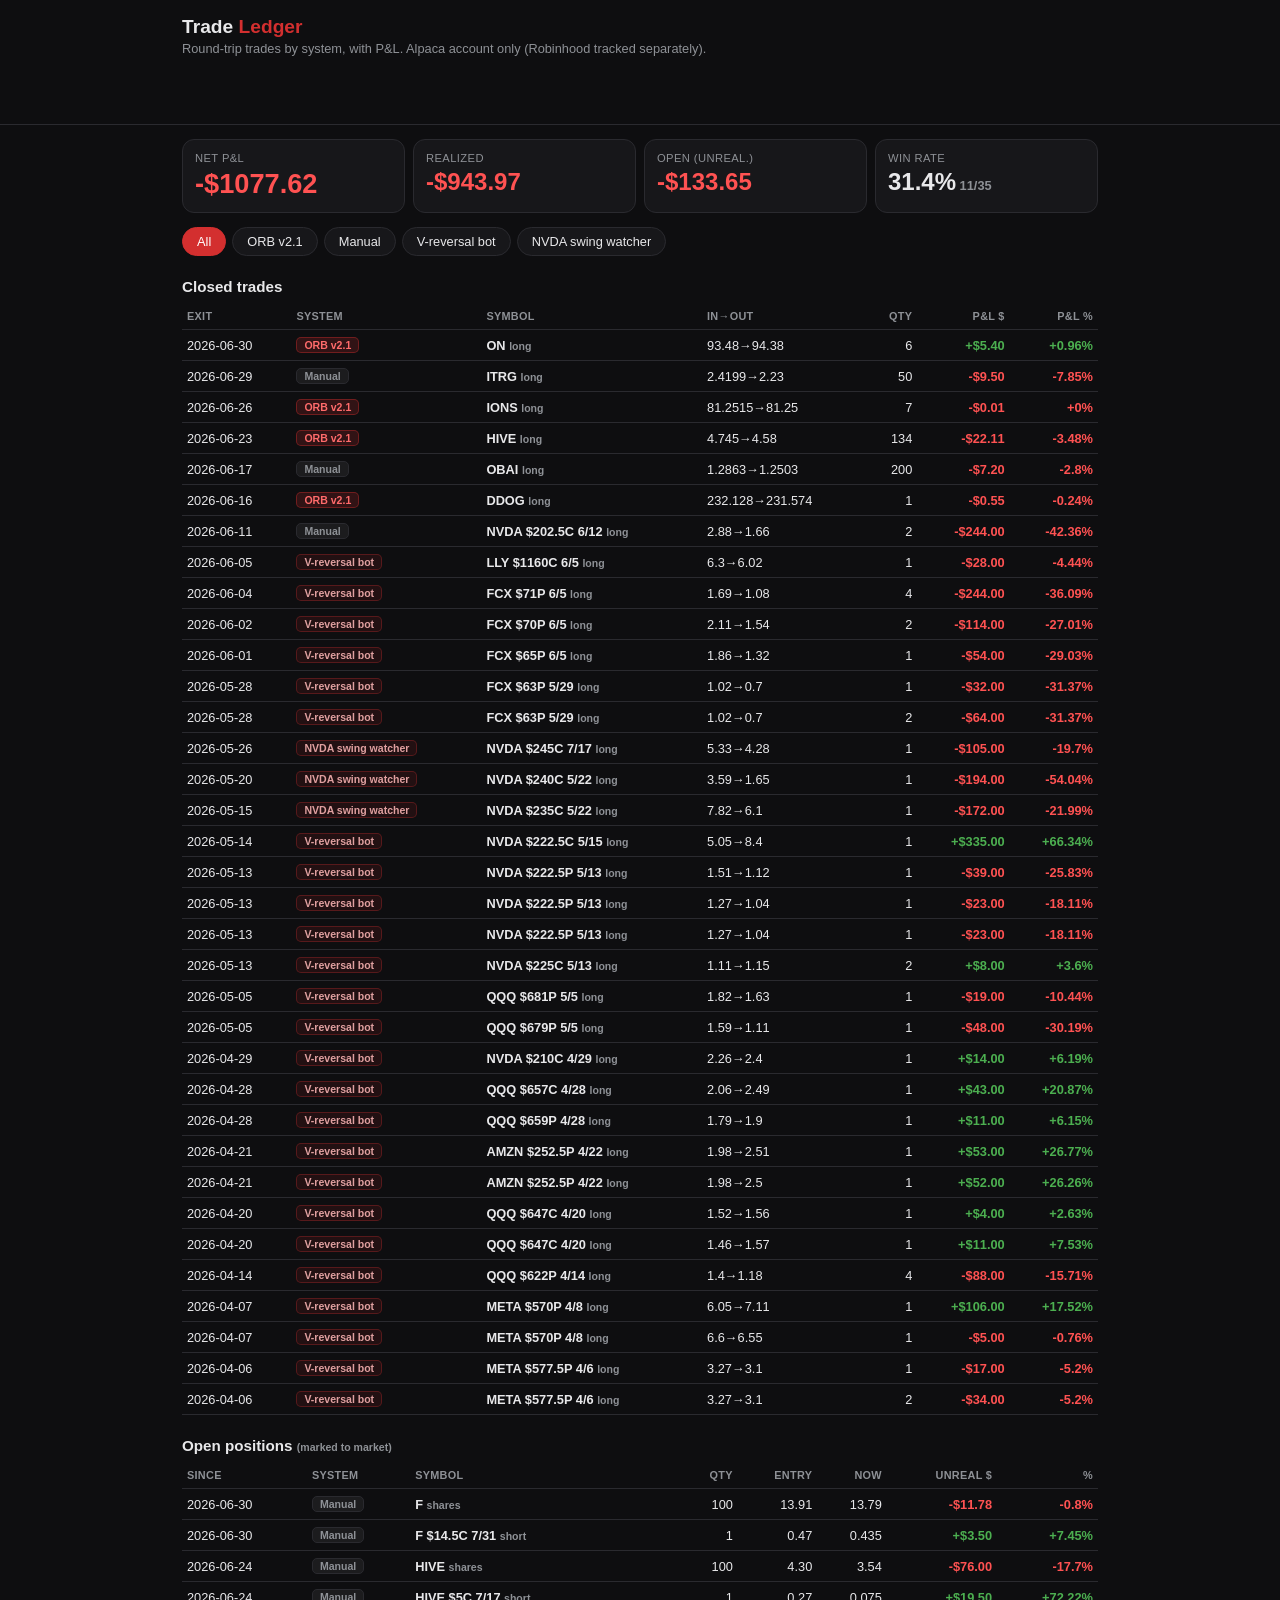
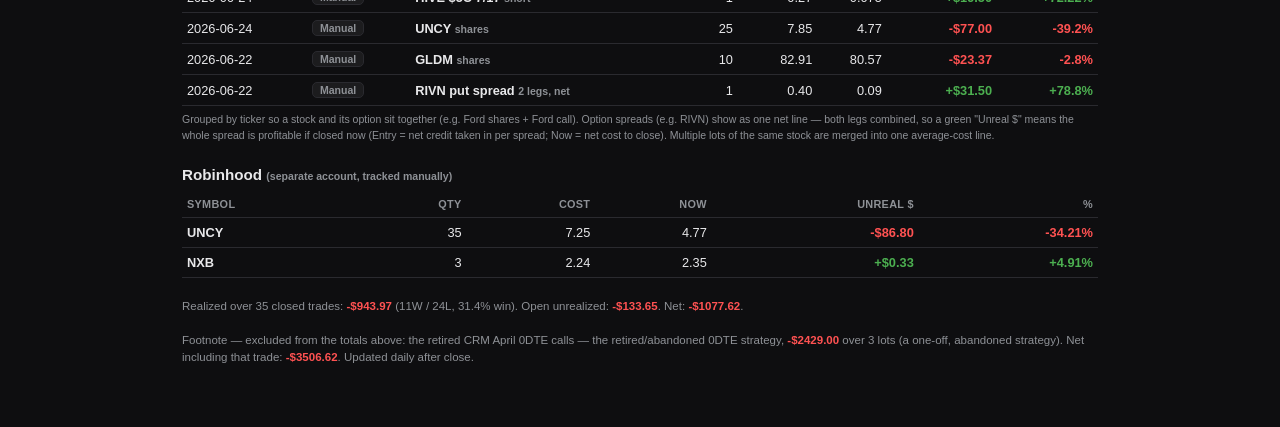
==== commit b825ae66: "Accurate bot attribution (v-reversal/swing vs manual); group open positions by ticker; combine stock" ====
--- a/trades.html
+++ b/trades.html
@@ -31,6 +31,7 @@
   .tag{display:inline-block;padding:1px 7px;border-radius:5px;font-size:.66rem;font-weight:600}
   .tag.orb{background:rgba(211,47,47,.18);color:#ff6b6b;border:1px solid rgba(211,47,47,.4)}
   .tag.spread{background:rgba(142,145,150,.18);color:#cfd2d6;border:1px solid rgba(142,145,150,.4)}
+  .tag.bot{background:rgba(211,47,47,.10);color:#e0a0a0;border:1px solid rgba(211,47,47,.3)}
   .tag.manual{background:rgba(255,255,255,.06);color:var(--silver);border:1px solid var(--line)}
   .dir{font-size:.66rem;color:var(--silver)}
   .foot{color:var(--silver);font-size:.72rem;margin-top:20px;line-height:1.5}
@@ -55,7 +56,7 @@
   <table><thead><tr>
     <th>Since</th><th>System</th><th>Symbol</th><th class="r">Qty</th><th class="r">Entry</th><th class="r">Now</th><th class="r">Unreal $</th><th class="r">%</th>
   </tr></thead><tbody id="open"></tbody></table>
-  <div class="dir" style="margin-top:6px;line-height:1.5">Option spreads (e.g. RIVN) are shown as one net line — both legs combined. The "Unreal $" is the whole spread's profit/loss if closed now, so a green number means the spread is in the money overall. Entry = net credit taken in per spread; Now = net cost to close.</div>
+  <div class="dir" style="margin-top:6px;line-height:1.5">Grouped by ticker so a stock and its option sit together (e.g. Ford shares + Ford call). Option spreads (e.g. RIVN) show as one net line — both legs combined, so a green "Unreal $" means the whole spread is profitable if closed now (Entry = net credit taken in per spread; Now = net cost to close). Multiple lots of the same stock are merged into one average-cost line.</div>
 
   <h2>Robinhood <span class="dir">(separate account, tracked manually)</span></h2>
   <table><thead><tr>
@@ -65,7 +66,7 @@
   <div class="foot" id="foot"></div>
 </div>
 <script>
-const TC = t => t==='ORB v2.1'?'orb':(t==='10-Spread bot'?'spread':'manual');
+const TC = t => t==='ORB v2.1'?'orb':(t==='10-Spread bot'?'spread':((t==='V-reversal bot'||t==='NVDA swing watcher')?'bot':'manual'));
 const money = v => (v>=0?'+$':'-$')+Math.abs(v).toFixed(2);
 const cls = v => v>=0?'gain':'lose';
 // prettify OCC option symbols: NVDA260515C00222500 -> NVDA $222.5C 5/15
@@ -90,26 +91,28 @@
       `<td class="r ${cls(t.pnl)}">${t.pct>=0?'+':''}${t.pct}%</td></tr>`;
   }
   const ob=document.getElementById('open'); ob.innerHTML='';
-  // Group option legs by underlying so a multi-leg spread (e.g. RIVN) shows as ONE net line
-  // instead of two confusing separate legs (one of which can look like a loss on its own).
   const occUnder = s => { const m=s.match(/^([A-Z]+)\d{6}[CP]\d{8}$/); return m?m[1]:null; };
-  const byUnder={}, singles=[];
+  // Split open lots into option legs (grouped by underlying) and stock lots (grouped by symbol).
+  const optByUnder={}, stkBySym={};
   for(const o of R.open){ if(!pass(o.system))continue;
     const u=occUnder(o.symbol);
-    if(u){ (byUnder[u]=byUnder[u]||[]).push(o); } else singles.push(o);
-  }
-  const rowSingle = o => { const u=o.unreal;
-    return `<tr><td>${o.entry_date}</td>`+
-      `<td><span class="tag ${TC(o.system)}">${o.system}</span></td>`+
-      `<td class="sym">${fmtSym(o.symbol)} <span class="dir">${o.dir}</span></td>`+
-      `<td class="r">${o.qty}</td><td class="r">${o.entry_price}</td>`+
-      `<td class="r">${o.current??'-'}</td>`+
-      `<td class="r ${u==null?'':cls(u)}">${u==null?'-':money(u)}</td>`+
-      `<td class="r ${u==null?'':cls(u)}">${o.unreal_pct==null?'-':(o.unreal_pct>=0?'+':'')+o.unreal_pct+'%'}</td></tr>`;
-  };
-  for(const [und,legs] of Object.entries(byUnder)){
-    if(legs.length<2){ ob.innerHTML += rowSingle(legs[0]); continue; }
-    // Combine legs into one spread summary row: net credit in, net value now, net unrealized.
+    if(u){ (optByUnder[u]=optByUnder[u]||[]).push(o); }
+    else { (stkBySym[o.symbol]=stkBySym[o.symbol]||[]).push(o); }
+  }
+  const items=[];
+  // Stocks: combine multiple lots of the SAME symbol (e.g. UNCY) into one weighted-average line.
+  for(const [sym,lots] of Object.entries(stkBySym)){
+    let qty=0, cost=0, since=lots[0].entry_date, cur=null, haveCur=true, sys=lots[0].system;
+    for(const l of lots){ qty+=l.qty; cost+=l.entry_price*l.qty; if(l.entry_date<since)since=l.entry_date;
+      if(l.current==null) haveCur=false; else cur=l.current; }
+    const avg=qty?cost/qty:0;
+    const unreal=(haveCur&&cur!=null)?(cur-avg)*qty:null;
+    const pct=(unreal!=null&&avg)?unreal/(avg*qty)*100:null;
+    items.push({under:sym, since, kind:'stock', system:sys, sym, qty, entry:avg, now:cur, unreal, pct});
+  }
+  // Options: a multi-leg position (spread) becomes ONE net line; a single leg stays as-is.
+  for(const [und,legs] of Object.entries(optByUnder)){
+    if(legs.length<2){ items.push({under:und, since:legs[0].entry_date, kind:'optsingle', o:legs[0]}); continue; }
     let netCredit=0, netUnreal=0, haveCur=true, since=legs[0].entry_date;
     for(const l of legs){
       netCredit += (l.dir==='short'?1:-1) * l.entry_price * l.qty * 100;  // short=received, long=paid
@@ -118,19 +121,53 @@
     }
     const nSpreads = Math.min(...legs.map(l=>l.qty));
     const type = legs.some(l=>/P\d{8}$/.test(l.symbol)) ? 'put' : 'call';
-    const entryPx = netCredit/100/nSpreads;                 // net credit per spread (e.g. 0.40)
-    const nowPx = haveCur ? entryPx - netUnreal/100/nSpreads : null;  // net cost to close now
+    const entryPx = netCredit/100/nSpreads;
+    const nowPx = haveCur ? entryPx - netUnreal/100/nSpreads : null;
     const pct = netCredit ? netUnreal/Math.abs(netCredit)*100 : null;
-    const u=haveCur?netUnreal:null;
-    ob.innerHTML += `<tr><td>${since}</td>`+
-      `<td><span class="tag ${TC(legs[0].system)}">${legs[0].system}</span></td>`+
-      `<td class="sym">${und} ${type} spread <span class="dir">${legs.length} legs, net</span></td>`+
-      `<td class="r">${nSpreads}</td><td class="r">${entryPx.toFixed(2)}</td>`+
-      `<td class="r">${nowPx==null?'-':nowPx.toFixed(2)}</td>`+
+    items.push({under:und, since, kind:'spread', system:legs[0].system, und, type,
+      nSpreads, legs:legs.length, entry:entryPx, now:nowPx, unreal:haveCur?netUnreal:null, pct:haveCur?pct:null});
+  }
+  function renderItem(it){
+    if(it.kind==='optsingle'){ const o=it.o, u=o.unreal;
+      return `<tr><td>${o.entry_date}</td>`+
+        `<td><span class="tag ${TC(o.system)}">${o.system}</span></td>`+
+        `<td class="sym">${fmtSym(o.symbol)} <span class="dir">${o.dir}</span></td>`+
+        `<td class="r">${o.qty}</td><td class="r">${o.entry_price}</td>`+
+        `<td class="r">${o.current??'-'}</td>`+
+        `<td class="r ${u==null?'':cls(u)}">${u==null?'-':money(u)}</td>`+
+        `<td class="r ${u==null?'':cls(u)}">${o.unreal_pct==null?'-':(o.unreal_pct>=0?'+':'')+o.unreal_pct+'%'}</td></tr>`;
+    }
+    if(it.kind==='spread'){ const u=it.unreal;
+      return `<tr><td>${it.since}</td>`+
+        `<td><span class="tag ${TC(it.system)}">${it.system}</span></td>`+
+        `<td class="sym">${it.und} ${it.type} spread <span class="dir">${it.legs} legs, net</span></td>`+
+        `<td class="r">${it.nSpreads}</td><td class="r">${it.entry.toFixed(2)}</td>`+
+        `<td class="r">${it.now==null?'-':it.now.toFixed(2)}</td>`+
+        `<td class="r ${u==null?'':cls(u)}">${u==null?'-':money(u)}</td>`+
+        `<td class="r ${u==null?'':cls(u)}">${it.pct==null?'-':(it.pct>=0?'+':'')+it.pct.toFixed(1)+'%'}</td></tr>`;
+    }
+    const u=it.unreal;  // stock
+    return `<tr><td>${it.since}</td>`+
+      `<td><span class="tag ${TC(it.system)}">${it.system}</span></td>`+
+      `<td class="sym">${it.sym} <span class="dir">shares</span></td>`+
+      `<td class="r">${it.qty}</td><td class="r">${it.entry.toFixed(2)}</td>`+
+      `<td class="r">${it.now==null?'-':it.now}</td>`+
       `<td class="r ${u==null?'':cls(u)}">${u==null?'-':money(u)}</td>`+
-      `<td class="r ${u==null?'':cls(u)}">${pct==null?'-':(pct>=0?'+':'')+pct.toFixed(1)+'%'}</td></tr>`;
-  }
-  for(const o of singles) ob.innerHTML += rowSingle(o);
+      `<td class="r ${u==null?'':cls(u)}">${it.pct==null?'-':(it.pct>=0?'+':'')+it.pct.toFixed(1)+'%'}</td></tr>`;
+  }
+  // Group by underlying so a ticker's shares + its option sit next to each other (HIVE, Ford),
+  // never separated by another ticker. Newest group on top; within a group, shares before options.
+  const groups={};
+  for(const it of items){ (groups[it.under]=groups[it.under]||[]).push(it); }
+  const order = Object.keys(groups).sort((a,b)=>{
+    const ma=Math.max(...groups[a].map(i=>Date.parse(i.since)||0));
+    const mb=Math.max(...groups[b].map(i=>Date.parse(i.since)||0));
+    return mb-ma;
+  });
+  for(const u of order){
+    groups[u].sort((a,b)=> (a.kind==='stock'?0:1)-(b.kind==='stock'?0:1));
+    for(const it of groups[u]) ob.innerHTML += renderItem(it);
+  }
   const rb=document.getElementById('robinhood'); rb.innerHTML='';
   for(const h of (DATA.robinhoodHoldings||[])){
     const u=h.unreal;
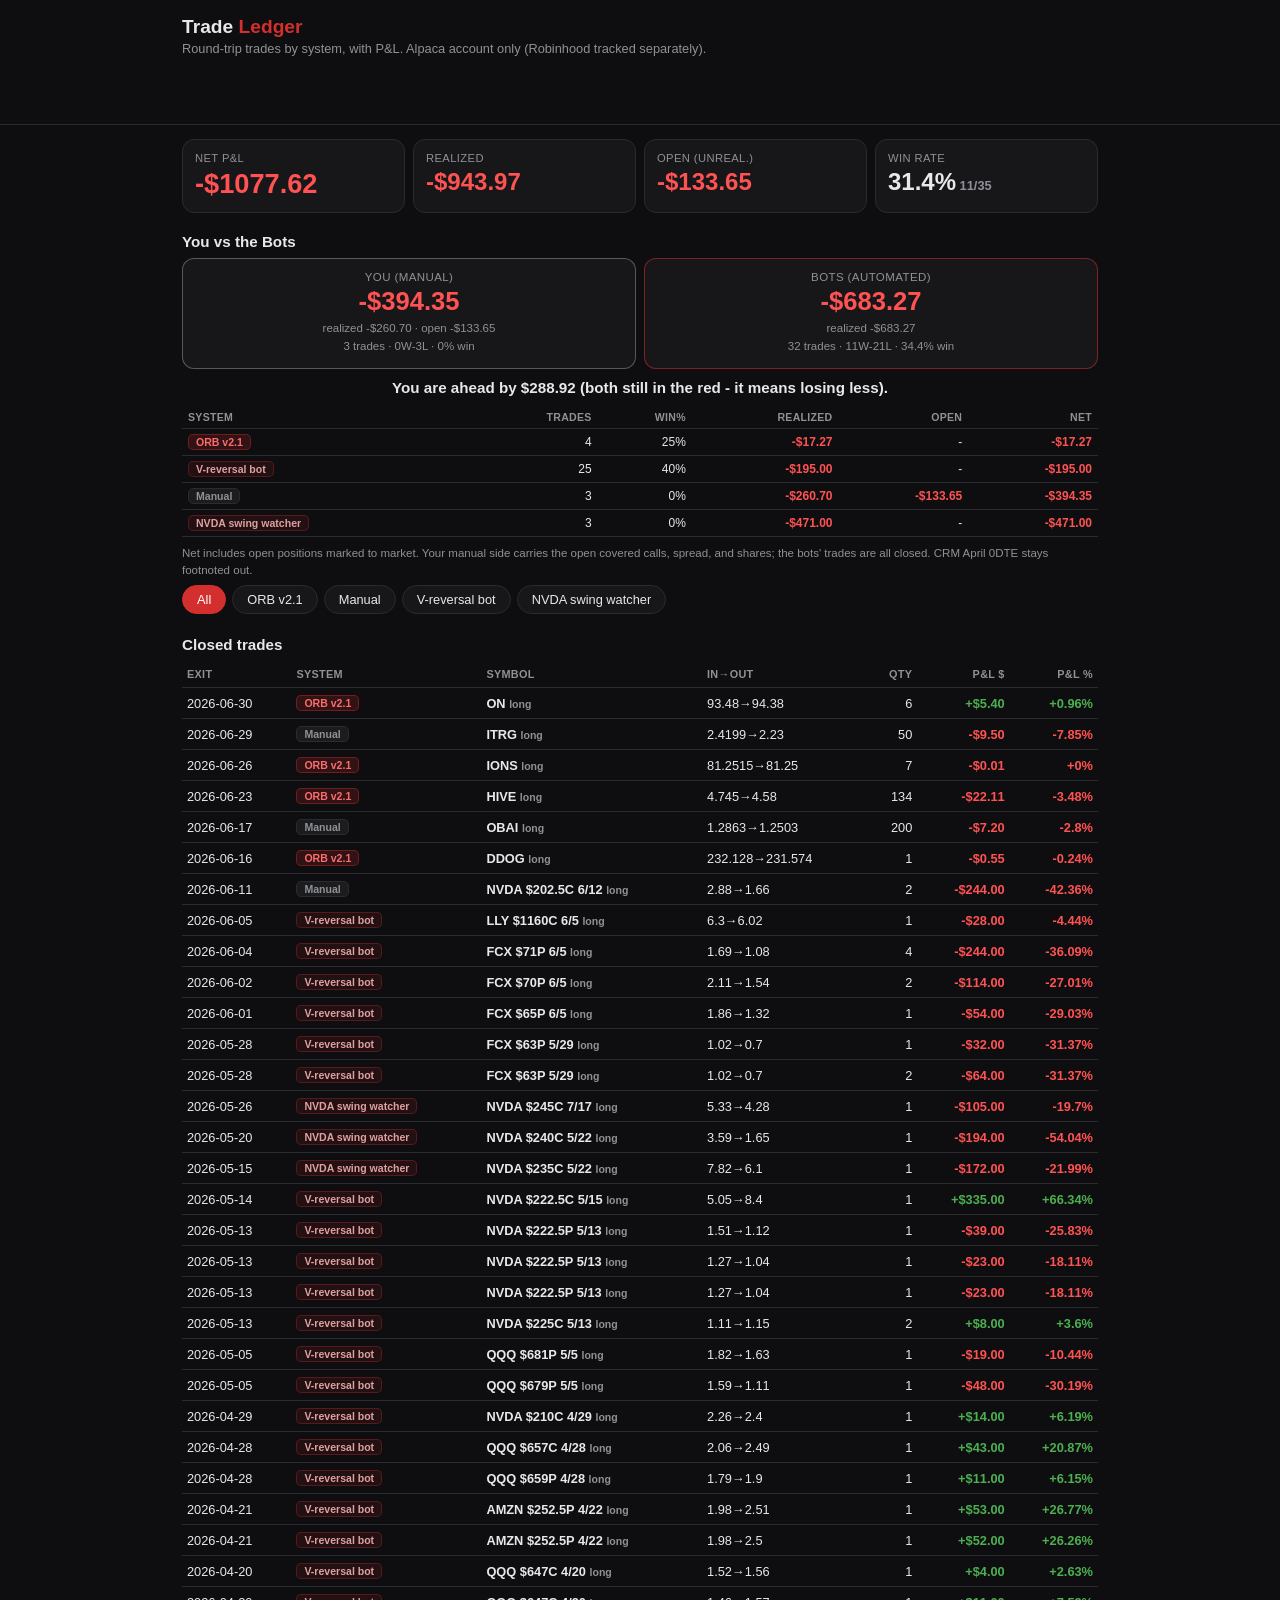
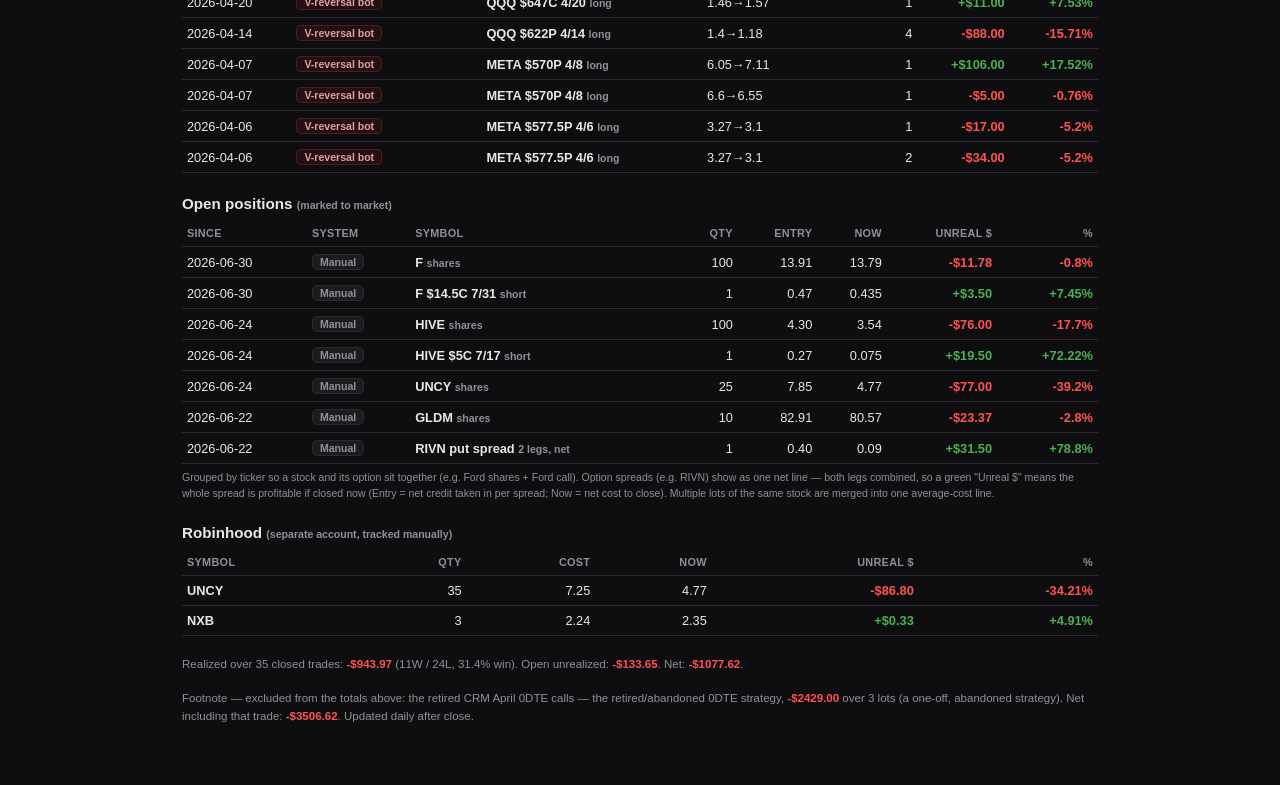
==== commit 1f626cf7: "Add 'You vs the Bots' scoreboard + per-system breakdown to ledger" ====
--- a/trades.html
+++ b/trades.html
@@ -36,6 +36,18 @@
   .dir{font-size:.66rem;color:var(--silver)}
   .foot{color:var(--silver);font-size:.72rem;margin-top:20px;line-height:1.5}
   a{color:var(--red)}
+  .vsgrid{display:grid;grid-template-columns:1fr 1fr;gap:8px;margin:6px 0}
+  .vsbox{background:var(--card);border:1px solid var(--line);border-radius:12px;padding:12px;text-align:center}
+  .vsbox.you{border-color:rgba(142,145,150,.55)}
+  .vsbox.bots{border-color:rgba(211,47,47,.55)}
+  .vsbox .who{font-size:.72rem;text-transform:uppercase;letter-spacing:.4px;color:var(--silver)}
+  .vsbox .net{font-size:1.6rem;font-weight:800;margin:4px 0}
+  .vsbox .det{font-size:.72rem;color:var(--silver);line-height:1.55}
+  .verdict{text-align:center;font-size:.95rem;font-weight:700;margin:10px 0 2px}
+  .vsmini{width:100%;border-collapse:collapse;font-size:.75rem;margin-top:10px}
+  .vsmini th,.vsmini td{text-align:right;padding:5px 6px;border-bottom:1px solid var(--line);white-space:nowrap}
+  .vsmini th:first-child,.vsmini td:first-child{text-align:left}
+  .vsmini th{color:var(--silver);font-weight:600;font-size:.66rem;text-transform:uppercase}
 </style>
 </head>
 <body>
@@ -45,6 +57,10 @@
 </div></header>
 <div class="wrap">
   <div class="cards" id="cards"></div>
+
+  <h2 style="margin-top:20px">You vs the Bots</h2>
+  <div id="vspanel"></div>
+
   <div class="filters" id="filters"></div>
 
   <h2>Closed trades</h2>
@@ -190,6 +206,53 @@
   foot += ` <span style="color:var(--silver)">Updated daily after close.</span>`;
   document.getElementById('foot').innerHTML = foot;
 }
+// "You vs the Bots" scoreboard. Manual = Tom's own trades; Bots = every automated system combined.
+// Always computed from the FULL ledger (ignores the active filter) so it's a stable head-to-head.
+function statFor(pred){
+  const R=DATA.tradesRollup;
+  const cl=R.closed.filter(t=>pred(t.system));
+  const op=R.open.filter(o=>pred(o.system));
+  const wins=cl.filter(t=>t.pnl>0).length;
+  const realized=cl.reduce((s,t)=>s+t.pnl,0);
+  const unreal=op.reduce((s,o)=>s+(o.unreal||0),0);
+  return {n:cl.length, wins, losses:cl.length-wins,
+    win_rate: cl.length?Math.round(wins/cl.length*1000)/10:0,
+    realized, unreal, net:realized+unreal};
+}
+function renderVs(){
+  const amt=v=>'$'+Math.abs(v).toFixed(2);
+  const you=statFor(s=>s==='Manual'), bots=statFor(s=>s!=='Manual');
+  const box=(c,label,st)=>`<div class="vsbox ${c}"><div class="who">${label}</div>`+
+    `<div class="net ${cls(st.net)}">${money(st.net)}</div>`+
+    `<div class="det">realized ${money(st.realized)}${st.unreal?` &middot; open ${money(st.unreal)}`:''}<br>`+
+    `${st.n} trades &middot; ${st.wins}W-${st.losses}L &middot; ${st.win_rate}% win</div></div>`;
+  const diff=bots.net-you.net;
+  let verdict;
+  if(Math.abs(diff)<0.005){ verdict='Dead even.'; }
+  else {
+    const lead = diff>0 ? {who:'Bots are', margin:diff, net:bots.net} : {who:'You are', margin:-diff, net:you.net};
+    const tail = lead.net>=0 ? ', and in the green.' : ' (both still in the red - it means losing less).';
+    verdict = `${lead.who} ahead by ${amt(lead.margin)}${tail}`;
+  }
+  // per-system breakdown, sorted by net descending
+  const R=DATA.tradesRollup;
+  const systems=[...new Set([...R.closed.map(t=>t.system),...R.open.map(o=>o.system)])];
+  const rows=systems.map(sys=>{const st=statFor(s=>s===sys);return {sys,st};})
+    .sort((a,b)=>b.st.net-a.st.net);
+  let mini='<table class="vsmini"><thead><tr><th>System</th><th>Trades</th><th>Win%</th><th>Realized</th><th>Open</th><th>Net</th></tr></thead><tbody>';
+  for(const {sys,st} of rows){
+    mini+=`<tr><td><span class="tag ${TC(sys)}">${sys}</span></td>`+
+      `<td>${st.n}</td><td>${st.win_rate}%</td>`+
+      `<td class="${cls(st.realized)}">${money(st.realized)}</td>`+
+      `<td class="${st.unreal?cls(st.unreal):''}">${st.unreal?money(st.unreal):'-'}</td>`+
+      `<td class="${cls(st.net)}">${money(st.net)}</td></tr>`;
+  }
+  mini+='</tbody></table>';
+  document.getElementById('vspanel').innerHTML =
+    `<div class="vsgrid">${box('you','You (manual)',you)}${box('bots','Bots (automated)',bots)}</div>`+
+    `<div class="verdict">${verdict}</div>`+mini+
+    `<div class="foot" style="margin-top:8px">Net includes open positions marked to market. Your manual side carries the open covered calls, spread, and shares; the bots' trades are all closed. CRM April 0DTE stays footnoted out.</div>`;
+}
 function cards(){
   const T=DATA.tradesRollup.totals;
   document.getElementById('cards').innerHTML =
@@ -206,7 +269,7 @@
 }
 fetch('data.json',{cache:'no-cache'}).then(r=>r.json()).then(d=>{
   DATA=d; if(!d.tradesRollup){document.getElementById('foot').textContent='No rollup data yet.';return;}
-  cards(); buildFilters(); render();
+  cards(); renderVs(); buildFilters(); render();
 }).catch(e=>{ document.getElementById('foot').textContent='Could not load data.json'; });
 </script>
 </body>
